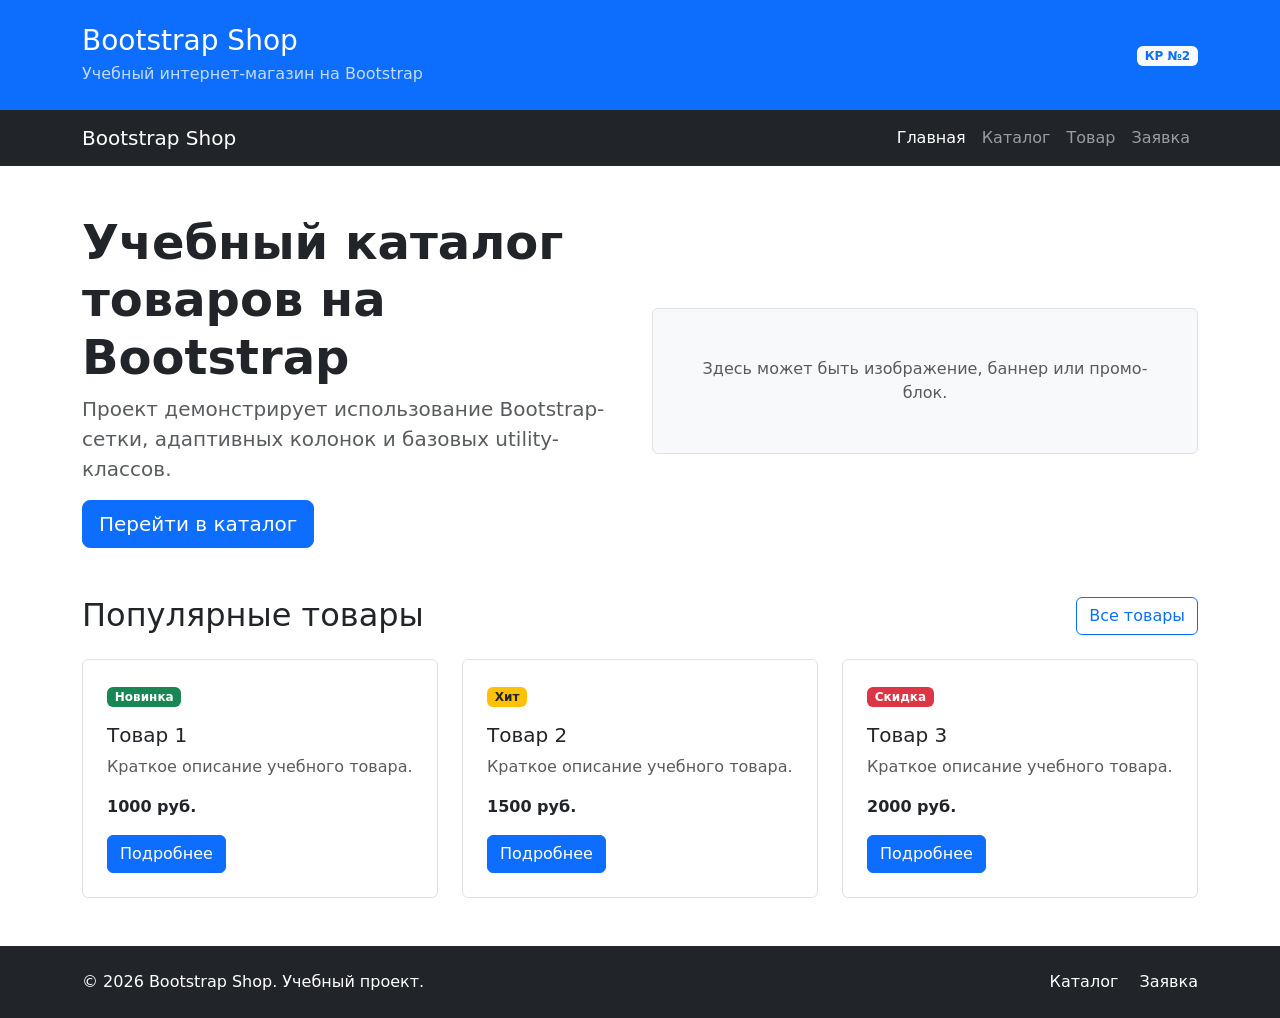
==== index.html @ 5f87571f "feat: create Bootstrap grid homepage" ====
<!DOCTYPE html>
<html lang="ru">
<head>
    <meta charset="UTF-8">
    <meta name="viewport" content="width=device-width, initial-scale=1.0">
    <link href="https://cdn.jsdelivr.net/npm/bootstrap@5.3.3/dist/css/bootstrap.min.css" rel="stylesheet">
    <link rel="stylesheet" href="css/custom.css">
    <title>Главная — Bootstrap Shop</title>
</head>
<body>
    <header class="bg-primary text-white py-4">
        <div class="container">
            <div class="row align-items-center">
                <div class="col-12 col-md-8">
                    <h1 class="h3 mb-1">Bootstrap Shop</h1>
                    <p class="mb-0 opacity-75">
                        Учебный интернет-магазин на Bootstrap
                    </p>
                </div>

                <div class="col-12 col-md-4 text-md-end mt-3 mt-md-0">
                    <span class="badge bg-light text-primary">
                        КР №2
                    </span>
                </div>
            </div>
        </div>
    </header>
    <nav class="navbar navbar-expand-lg navbar-dark bg-dark">
        <div class="container">
            <a class="navbar-brand" href="index.html">Bootstrap Shop</a>

            <button
            class="navbar-toggler"
            type="button"
            data-bs-toggle="collapse"
            data-bs-target="#mainNavbar"
            aria-controls="mainNavbar"
            aria-expanded="false"
            aria-label="Переключить навигацию"
            >
            <span class="navbar-toggler-icon"></span>
            </button>

            <div class="collapse navbar-collapse" id="mainNavbar">
                <ul class="navbar-nav ms-auto">
                    <li class="nav-item">
                        <a class="nav-link active" aria-current="page" href="index.html">
                            Главная
                        </a>
                    </li>
                    <li class="nav-item">
                        <a class="nav-link" href="catalog.html">Каталог</a>
                    </li>
                    <li class="nav-item">
                        <a class="nav-link" href="product.html">Товар</a>
                    </li>
                    <li class="nav-item">
                        <a class="nav-link" href="order.html">Заявка</a>
                    </li>
                </ul>
            </div>
        </div>
    </nav>
    <main>
        <section class="container my-5">
            <div class="row align-items-center g-4">
                <div class="col-12 col-lg-6">
                    <h2 class="display-5 fw-bold">
                        Учебный каталог товаров на Bootstrap
                    </h2>
                    <p class="lead text-muted">
                        Проект демонстрирует использование Bootstrap-сетки,
                        адаптивных колонок и базовых utility-классов.
                    </p>
                    <a class="btn btn-primary btn-lg" href="catalog.html">
                        Перейти в каталог
                    </a>
                </div>

                <div class="col-12 col-lg-6">
                    <div class="p-5 bg-light border rounded text-center">
                    <p class="mb-0 text-muted">
                        Здесь может быть изображение, баннер или промо-блок.
                    </p>
                    </div>
                </div>
            </div>
        </section>
        <section class="container my-5">
            <div class="d-flex justify-content-between align-items-center mb-4">
                <h2 class="mb-0">Популярные товары</h2>
                <a class="btn btn-outline-primary" href="catalog.html">
                    Все товары
                </a>
            </div>

            <div class="row g-4">
                <div class="col-12 col-md-6 col-lg-4">
                    <div class="border rounded h-100 p-4">
                        <span class="badge bg-success mb-3">Новинка</span>
                        <h3 class="h5">Товар 1</h3>
                        <p class="text-muted">
                            Краткое описание учебного товара.
                        </p>
                        <p class="fw-bold mb-3">1000 руб.</p>
                        <a class="btn btn-primary" href="product.html">
                            Подробнее
                        </a>
                    </div>
                </div>

                <div class="col-12 col-md-6 col-lg-4">
                    <div class="border rounded h-100 p-4">
                        <span class="badge bg-warning text-dark mb-3">Хит</span>
                        <h3 class="h5">Товар 2</h3>
                        <p class="text-muted">
                            Краткое описание учебного товара.
                        </p>
                        <p class="fw-bold mb-3">1500 руб.</p>
                        <a class="btn btn-primary" href="product.html">
                            Подробнее
                        </a>
                    </div>
                </div>

                <div class="col-12 col-md-6 col-lg-4">
                    <div class="border rounded h-100 p-4">
                        <span class="badge bg-danger mb-3">Скидка</span>
                        <h3 class="h5">Товар 3</h3>
                        <p class="text-muted">
                            Краткое описание учебного товара.
                        </p>
                        <p class="fw-bold mb-3">2000 руб.</p>
                        <a class="btn btn-primary" href="product.html">
                            Подробнее
                        </a>
                    </div>
                </div>
            </div>
        </section>
        <footer class="bg-dark text-white py-4 mt-5">
            <div class="container">
                <div class="row align-items-center g-3">
                    <div class="col-12 col-md-6">
                        <p class="mb-0">
                            &copy; 2026 Bootstrap Shop. Учебный проект.
                        </p>
                    </div>

                    <div class="col-12 col-md-6 text-md-end">
                        <a class="text-white text-decoration-none me-3" href="catalog.html">
                            Каталог
                        </a>
                        <a class="text-white text-decoration-none" href="order.html">
                            Заявка
                        </a>
                    </div>
                </div>
            </div>
        </footer>

    </main>


    <script
        src="https://cdn.jsdelivr.net/npm/bootstrap@5.3.3/dist/js/bootstrap.bundle.min.js">
    </script>
</body>
</html>
---- css/custom.css ----
body {
  min-height: 100vh;
}

.placeholder-box {
  min-height: 240px;
}
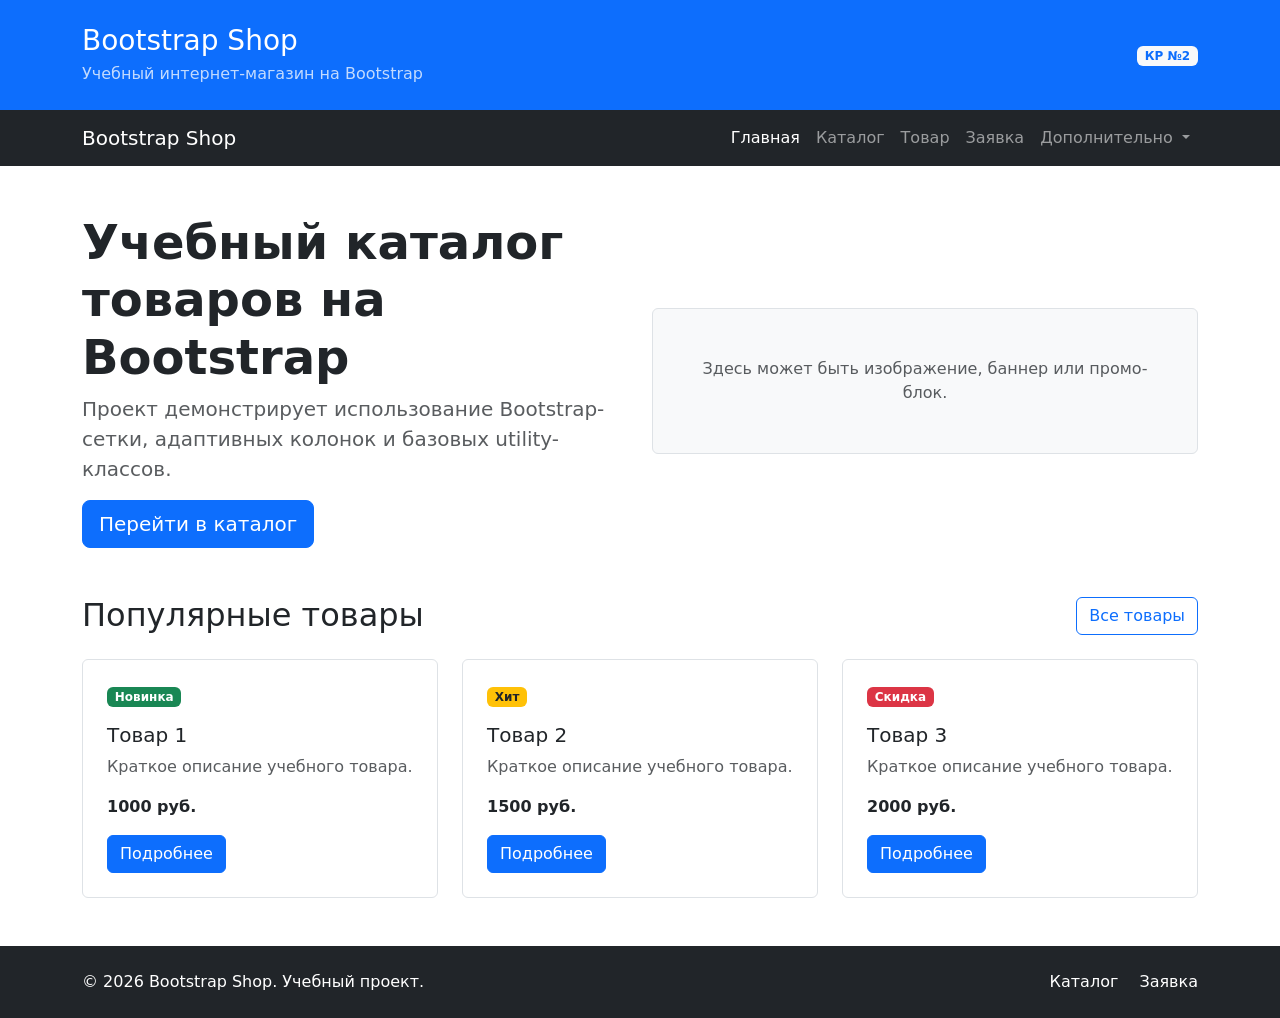
==== commit 1df87138: "feat: add Bootstrap components pages" ====
--- a/index.html
+++ b/index.html
@@ -31,32 +31,50 @@
             <a class="navbar-brand" href="index.html">Bootstrap Shop</a>
 
             <button
-            class="navbar-toggler"
-            type="button"
-            data-bs-toggle="collapse"
-            data-bs-target="#mainNavbar"
-            aria-controls="mainNavbar"
-            aria-expanded="false"
-            aria-label="Переключить навигацию"
+                class="navbar-toggler"
+                type="button"
+                data-bs-toggle="collapse"
+                data-bs-target="#mainNavbar"
+                aria-controls="mainNavbar"
+                aria-expanded="false"
+                aria-label="Переключить навигацию"
             >
-            <span class="navbar-toggler-icon"></span>
+                <span class="navbar-toggler-icon"></span>
             </button>
 
             <div class="collapse navbar-collapse" id="mainNavbar">
                 <ul class="navbar-nav ms-auto">
                     <li class="nav-item">
-                        <a class="nav-link active" aria-current="page" href="index.html">
-                            Главная
-                        </a>
+                        <a class="nav-link active" href="index.html">Главная</a>
                     </li>
+
                     <li class="nav-item">
                         <a class="nav-link" href="catalog.html">Каталог</a>
                     </li>
+
                     <li class="nav-item">
                         <a class="nav-link" href="product.html">Товар</a>
                     </li>
+
                     <li class="nav-item">
                         <a class="nav-link" href="order.html">Заявка</a>
+                    </li>
+
+                    <li class="nav-item dropdown">
+                        <a
+                            class="nav-link dropdown-toggle"
+                            href="#"
+                            role="button"
+                            data-bs-toggle="dropdown"
+                            aria-expanded="false"
+                        >
+                            Дополнительно
+                        </a>
+                        <ul class="dropdown-menu">
+                            <li><a class="dropdown-item" href="catalog.html">Все товары</a></li>
+                            <li><a class="dropdown-item" href="order.html">Оформить заявку</a></li>
+                            <li><a class="dropdown-item" href="index.html#popular">Популярное</a></li>
+                        </ul>
                     </li>
                 </ul>
             </div>
@@ -159,10 +177,7 @@
                 </div>
             </div>
         </footer>
-
     </main>
-
-
     <script
         src="https://cdn.jsdelivr.net/npm/bootstrap@5.3.3/dist/js/bootstrap.bundle.min.js">
     </script>
--- a/css/custom.css
+++ b/css/custom.css
@@ -4,4 +4,13 @@
 
 .placeholder-box {
   min-height: 240px;
+}
+
+.placeholder-image {
+  min-height: 320px;
+}
+
+.card-img-top {
+  height: 180px;
+  object-fit: cover;
 }
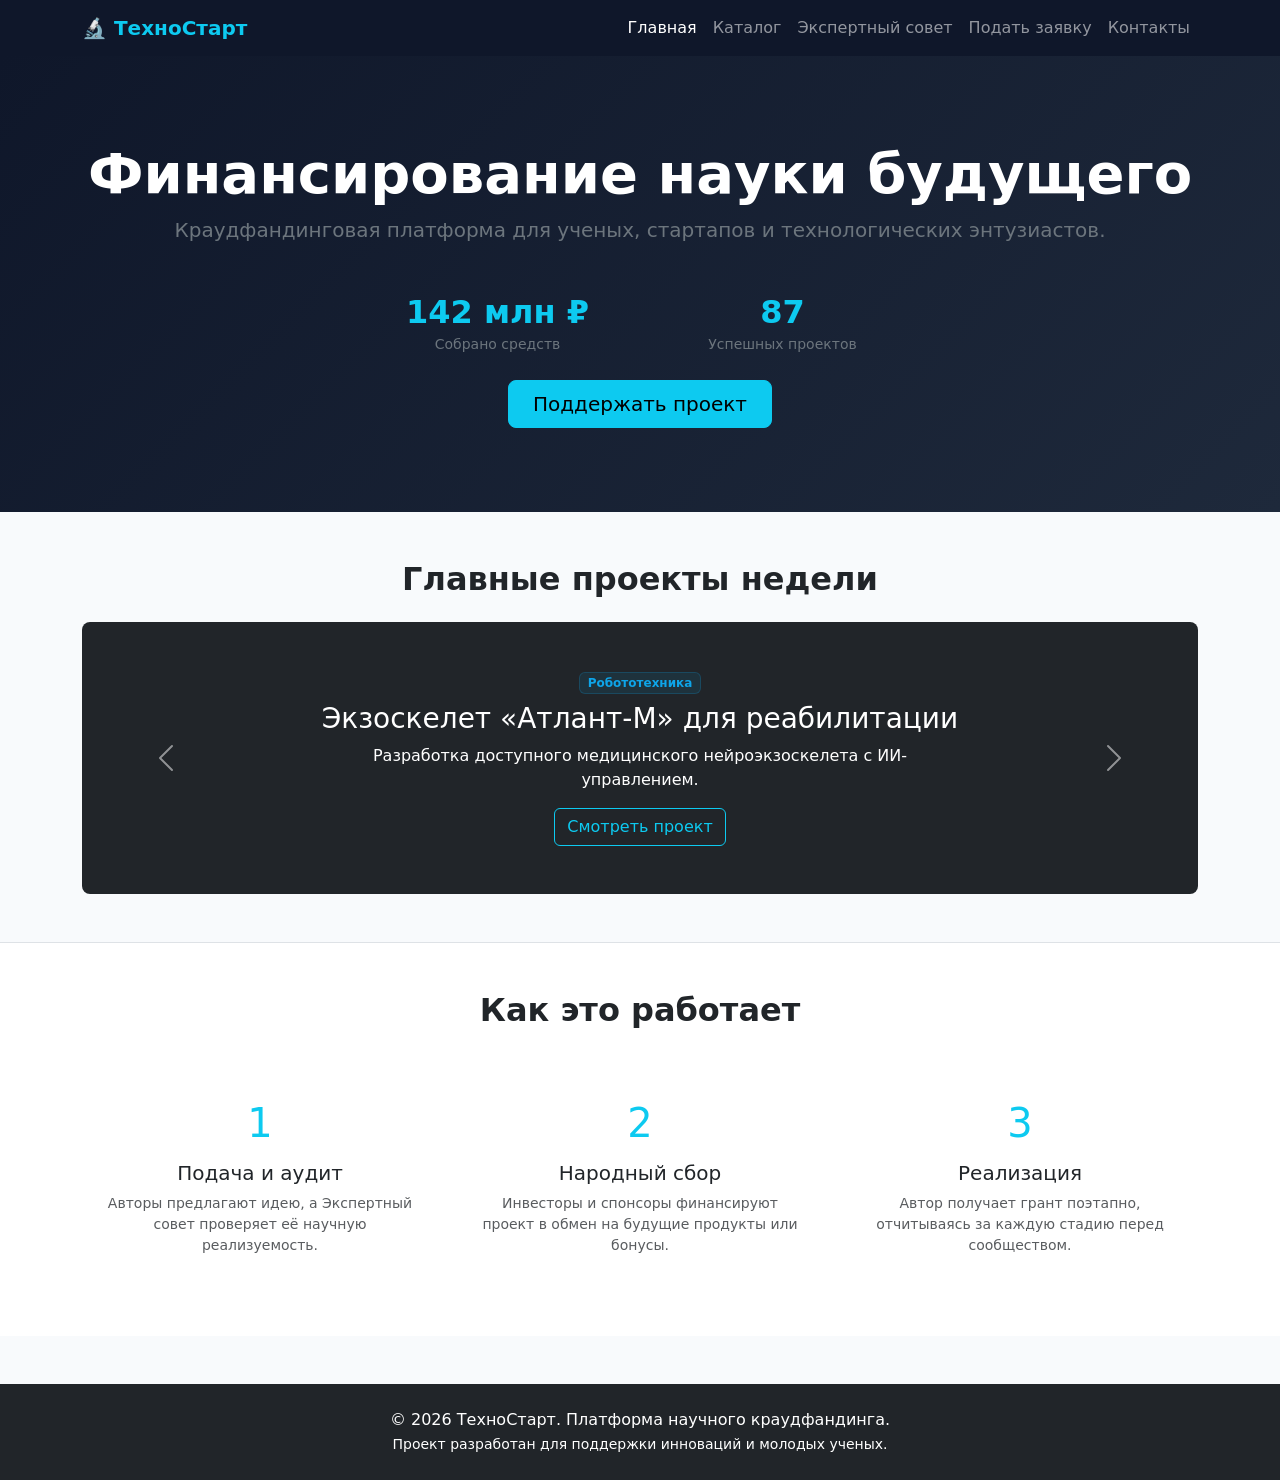
==== commit f7235931: "feat: website design and theme" ====
--- a/index.html
+++ b/index.html
@@ -3,183 +3,112 @@
 <head>
     <meta charset="UTF-8">
     <meta name="viewport" content="width=device-width, initial-scale=1.0">
+    <title>ТехноСтарт — Научный краудфандинг</title>
     <link href="https://cdn.jsdelivr.net/npm/bootstrap@5.3.3/dist/css/bootstrap.min.css" rel="stylesheet">
     <link rel="stylesheet" href="css/custom.css">
-    <title>Главная — Bootstrap Shop</title>
 </head>
 <body>
-    <header class="bg-primary text-white py-4">
+    <nav class="navbar navbar-expand-lg navbar-dark bg-dark sticky-top">
         <div class="container">
-            <div class="row align-items-center">
-                <div class="col-12 col-md-8">
-                    <h1 class="h3 mb-1">Bootstrap Shop</h1>
-                    <p class="mb-0 opacity-75">
-                        Учебный интернет-магазин на Bootstrap
-                    </p>
-                </div>
-
-                <div class="col-12 col-md-4 text-md-end mt-3 mt-md-0">
-                    <span class="badge bg-light text-primary">
-                        КР №2
-                    </span>
-                </div>
-            </div>
-        </div>
-    </header>
-    <nav class="navbar navbar-expand-lg navbar-dark bg-dark">
-        <div class="container">
-            <a class="navbar-brand" href="index.html">Bootstrap Shop</a>
-
-            <button
-                class="navbar-toggler"
-                type="button"
-                data-bs-toggle="collapse"
-                data-bs-target="#mainNavbar"
-                aria-controls="mainNavbar"
-                aria-expanded="false"
-                aria-label="Переключить навигацию"
-            >
+            <a class="navbar-brand fw-bold text-info" href="index.html">🔬 ТехноСтарт</a>
+            <button class="navbar-toggler" type="button" data-bs-toggle="collapse" data-bs-target="#navbarNav">
                 <span class="navbar-toggler-icon"></span>
             </button>
-
-            <div class="collapse navbar-collapse" id="mainNavbar">
+            <div class="collapse navbar-collapse" id="navbarNav">
                 <ul class="navbar-nav ms-auto">
-                    <li class="nav-item">
-                        <a class="nav-link active" href="index.html">Главная</a>
-                    </li>
-
-                    <li class="nav-item">
-                        <a class="nav-link" href="catalog.html">Каталог</a>
-                    </li>
-
-                    <li class="nav-item">
-                        <a class="nav-link" href="product.html">Товар</a>
-                    </li>
-
-                    <li class="nav-item">
-                        <a class="nav-link" href="order.html">Заявка</a>
-                    </li>
-
-                    <li class="nav-item dropdown">
-                        <a
-                            class="nav-link dropdown-toggle"
-                            href="#"
-                            role="button"
-                            data-bs-toggle="dropdown"
-                            aria-expanded="false"
-                        >
-                            Дополнительно
-                        </a>
-                        <ul class="dropdown-menu">
-                            <li><a class="dropdown-item" href="catalog.html">Все товары</a></li>
-                            <li><a class="dropdown-item" href="order.html">Оформить заявку</a></li>
-                            <li><a class="dropdown-item" href="index.html#popular">Популярное</a></li>
-                        </ul>
-                    </li>
+                    <li class="nav-item"><a class="nav-link active" href="index.html">Главная</a></li>
+                    <li class="nav-item"><a class="nav-link" href="catalog.html">Каталог</a></li>
+                    <li class="nav-item"><a class="nav-link" href="experts.html">Экспертный совет</a></li>
+                    <li class="nav-item"><a class="nav-link" href="order.html">Подать заявку</a></li>
+                    <li class="nav-item"><a class="nav-link" href="contacts.html">Контакты</a></li>
                 </ul>
             </div>
         </div>
     </nav>
+
     <main>
-        <section class="container my-5">
-            <div class="row align-items-center g-4">
-                <div class="col-12 col-lg-6">
-                    <h2 class="display-5 fw-bold">
-                        Учебный каталог товаров на Bootstrap
-                    </h2>
-                    <p class="lead text-muted">
-                        Проект демонстрирует использование Bootstrap-сетки,
-                        адаптивных колонок и базовых utility-классов.
-                    </p>
-                    <a class="btn btn-primary btn-lg" href="catalog.html">
-                        Перейти в каталог
-                    </a>
-                </div>
-
-                <div class="col-12 col-lg-6">
-                    <div class="p-5 bg-light border rounded text-center">
-                    <p class="mb-0 text-muted">
-                        Здесь может быть изображение, баннер или промо-блок.
-                    </p>
+        <section class="hero-section text-center">
+            <div class="container py-4">
+                <h1 class="display-4 fw-bold">Финансирование науки будущего</h1>
+                <p class="lead text-muted-light text-secondary">Краудфандинговая платформа для ученых, стартапов и технологических энтузиастов.</p>
+                <div class="row g-4 justify-content-center my-4">
+                    <div class="col-6 col-md-3">
+                        <h2 class="text-info fw-bold mb-0">142 млн ₽</h2>
+                        <small class="text-secondary">Собрано средств</small>
+                    </div>
+                    <div class="col-6 col-md-3">
+                        <h2 class="text-info fw-bold mb-0">87</h2>
+                        <small class="text-secondary">Успешных проектов</small>
                     </div>
                 </div>
+                <a href="catalog.html" class="btn btn-info btn-lg px-4">Поддержать проект</a>
             </div>
         </section>
+
         <section class="container my-5">
-            <div class="d-flex justify-content-between align-items-center mb-4">
-                <h2 class="mb-0">Популярные товары</h2>
-                <a class="btn btn-outline-primary" href="catalog.html">
-                    Все товары
-                </a>
-            </div>
-
-            <div class="row g-4">
-                <div class="col-12 col-md-6 col-lg-4">
-                    <div class="border rounded h-100 p-4">
-                        <span class="badge bg-success mb-3">Новинка</span>
-                        <h3 class="h5">Товар 1</h3>
-                        <p class="text-muted">
-                            Краткое описание учебного товара.
-                        </p>
-                        <p class="fw-bold mb-3">1000 руб.</p>
-                        <a class="btn btn-primary" href="product.html">
-                            Подробнее
-                        </a>
+            <h2 class="text-center fw-bold mb-4">Главные проекты недели</h2>
+            <div id="projectCarousel" class="carousel slide" data-bs-ride="carousel">
+                <div class="carousel-inner bg-dark text-white rounded-3">
+                    <div class="carousel-item active p-5 text-center">
+                        <span class="badge badge-tech mb-2">Робототехника</span>
+                        <h3>Экзоскелет «Атлант-М» для реабилитации</h3>
+                        <p class="mx-auto style-desc" style="max-width: 600px;">Разработка доступного медицинского нейроэкзоскелета с ИИ-управлением.</p>
+                        <a href="product1.html" class="btn btn-outline-info">Смотреть проект</a>
+                    </div>
+                    <div class="carousel-item p-5 text-center">
+                        <span class="badge badge-tech mb-2">Биотехнологии</span>
+                        <h3>Биоразлагаемый пластик из водорослей</h3>
+                        <p class="mx-auto style-desc" style="max-width: 600px;">Создание упаковочного материала, исчезающего в почве за 14 дней.</p>
+                        <a href="product2.html" class="btn btn-outline-info">Смотреть проект</a>
                     </div>
                 </div>
+                <button class="carousel-control-prev" type="button" data-bs-target="#projectCarousel" data-bs-slide="prev">
+                    <span class="carousel-control-prev-icon"></span>
+                </button>
+                <button class="carousel-control-next" type="button" data-bs-target="#projectCarousel" data-bs-slide="next">
+                    <span class="carousel-control-next-icon"></span>
+                </button>
+            </div>
+        </section>
 
-                <div class="col-12 col-md-6 col-lg-4">
-                    <div class="border rounded h-100 p-4">
-                        <span class="badge bg-warning text-dark mb-3">Хит</span>
-                        <h3 class="h5">Товар 2</h3>
-                        <p class="text-muted">
-                            Краткое описание учебного товара.
-                        </p>
-                        <p class="fw-bold mb-3">1500 руб.</p>
-                        <a class="btn btn-primary" href="product.html">
-                            Подробнее
-                        </a>
-                    </div>
-                </div>
-
-                <div class="col-12 col-md-6 col-lg-4">
-                    <div class="border rounded h-100 p-4">
-                        <span class="badge bg-danger mb-3">Скидка</span>
-                        <h3 class="h5">Товар 3</h3>
-                        <p class="text-muted">
-                            Краткое описание учебного товара.
-                        </p>
-                        <p class="fw-bold mb-3">2000 руб.</p>
-                        <a class="btn btn-primary" href="product.html">
-                            Подробнее
-                        </a>
-                    </div>
+        <section class="bg-white py-5 border-top">
+        <div class="container">
+            <h2 class="text-center fw-bold mb-5">Как это работает</h2>
+            <div class="row g-4 text-center">
+            <div class="col-md-4">
+                <div class="p-3">
+                <div class="fs-1 text-info mb-2">1</div>
+                <h5>Подача и аудит</h5>
+                <p class="text-muted small">Авторы предлагают идею, а Экспертный совет проверяет её научную реализуемость.</p>
                 </div>
             </div>
-        </section>
-        <footer class="bg-dark text-white py-4 mt-5">
-            <div class="container">
-                <div class="row align-items-center g-3">
-                    <div class="col-12 col-md-6">
-                        <p class="mb-0">
-                            &copy; 2026 Bootstrap Shop. Учебный проект.
-                        </p>
-                    </div>
-
-                    <div class="col-12 col-md-6 text-md-end">
-                        <a class="text-white text-decoration-none me-3" href="catalog.html">
-                            Каталог
-                        </a>
-                        <a class="text-white text-decoration-none" href="order.html">
-                            Заявка
-                        </a>
-                    </div>
+            <div class="col-md-4">
+                <div class="p-3">
+                <div class="fs-1 text-info mb-2">2</div>
+                <h5>Народный сбор</h5>
+                <p class="text-muted small">Инвесторы и спонсоры финансируют проект в обмен на будущие продукты или бонусы.</p>
                 </div>
             </div>
-        </footer>
+            <div class="col-md-4">
+                <div class="p-3">
+                <div class="fs-1 text-info mb-2">3</div>
+                <h5>Реализация</h5>
+                <p class="text-muted small">Автор получает грант поэтапно, отчитываясь за каждую стадию перед сообществом.</p>
+                </div>
+            </div>
+            </div>
+        </div>
+        </section>
     </main>
+    <footer class="bg-dark text-white py-4 mt-5">
+        <div class="container text-center">
+            <p class="mb-0">&copy; 2026 ТехноСтарт. Платформа научного краудфандинга.</p>
+            <small class="mb-1">Проект разработан для поддержки инноваций и молодых ученых.</small>
+        </div>
+    </footer>
     <script
         src="https://cdn.jsdelivr.net/npm/bootstrap@5.3.3/dist/js/bootstrap.bundle.min.js">
     </script>
+    <script src="js/main.js"></script>
 </body>
 </html>
--- a/css/custom.css
+++ b/css/custom.css
@@ -1,16 +1,70 @@
+:root {
+  --primary-dark: #0f172a;
+  --accent-neon: #0ea5e9;
+  --bg-light: #f8fafc;
+}
+
 body {
   min-height: 100vh;
+  display: flex;
+  flex-direction: column;
+  background-color: var(--bg-light);
+  font-family: system-ui, -apple-system, "Segoe UI", Roboto, Helvetica, Arial, sans-serif;
+}
+
+main {
+  flex: 1;
+}
+
+.navbar {
+  background-color: var(--primary-dark) !important;
+}
+
+.hero-section {
+  background: linear-gradient(135deg, #0f172a 0%, #1e293b 100%);
+  color: white;
+  padding: 60px 0;
 }
 
 .placeholder-box {
   min-height: 240px;
+  background-color: #e2e8f0;
+  display: flex;
+  align-items: center;
+  justify-content: center;
+  border-radius: 8px;
 }
 
 .placeholder-image {
   min-height: 320px;
+  background-color: #cbd5e1;
+  display: flex;
+  align-items: center;
+  justify-content: center;
+  border-radius: 8px;
 }
 
 .card-img-top {
-  height: 180px;
+  height: 200px;
   object-fit: cover;
+}
+
+.project-card {
+  transition: transform 0.2s, box-shadow 0.2s;
+}
+
+.project-card:hover {
+  transform: translateY(-5px);
+  box-shadow: 0 10px 20px rgba(0,0,0,0.1);
+}
+
+.badge-tech {
+  background-color: rgba(14, 165, 233, 0.1);
+  color: var(--accent-neon);
+  border: 1px solid rgba(14, 165, 233, 0.2);
+}
+
+footer {
+  background-color: var(--primary-dark);
+  color: #94a3b8;
 }
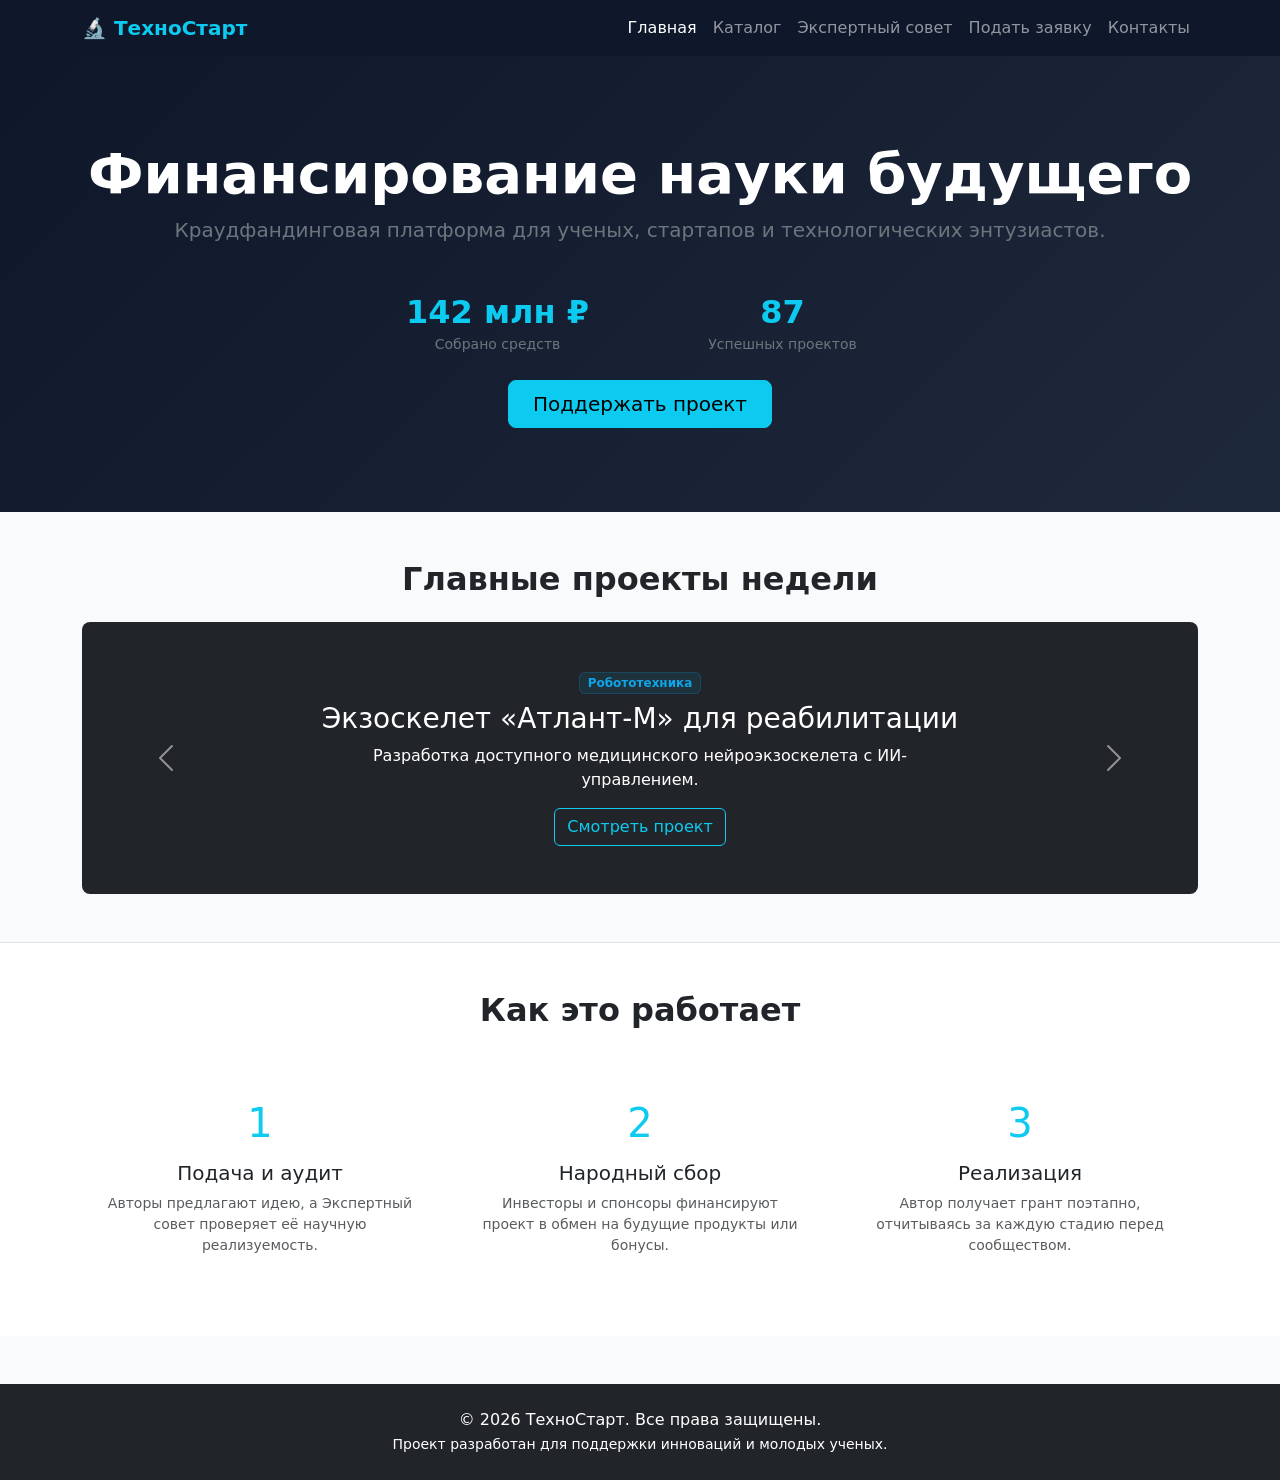
==== commit d3adc948: "fix: footer" ====
--- a/index.html
+++ b/index.html
@@ -102,7 +102,7 @@
     </main>
     <footer class="bg-dark text-white py-4 mt-5">
         <div class="container text-center">
-            <p class="mb-0">&copy; 2026 ТехноСтарт. Платформа научного краудфандинга.</p>
+            <p class="mb-0">&copy; 2026 ТехноСтарт. Все права защищены.</p>
             <small class="mb-1">Проект разработан для поддержки инноваций и молодых ученых.</small>
         </div>
     </footer>
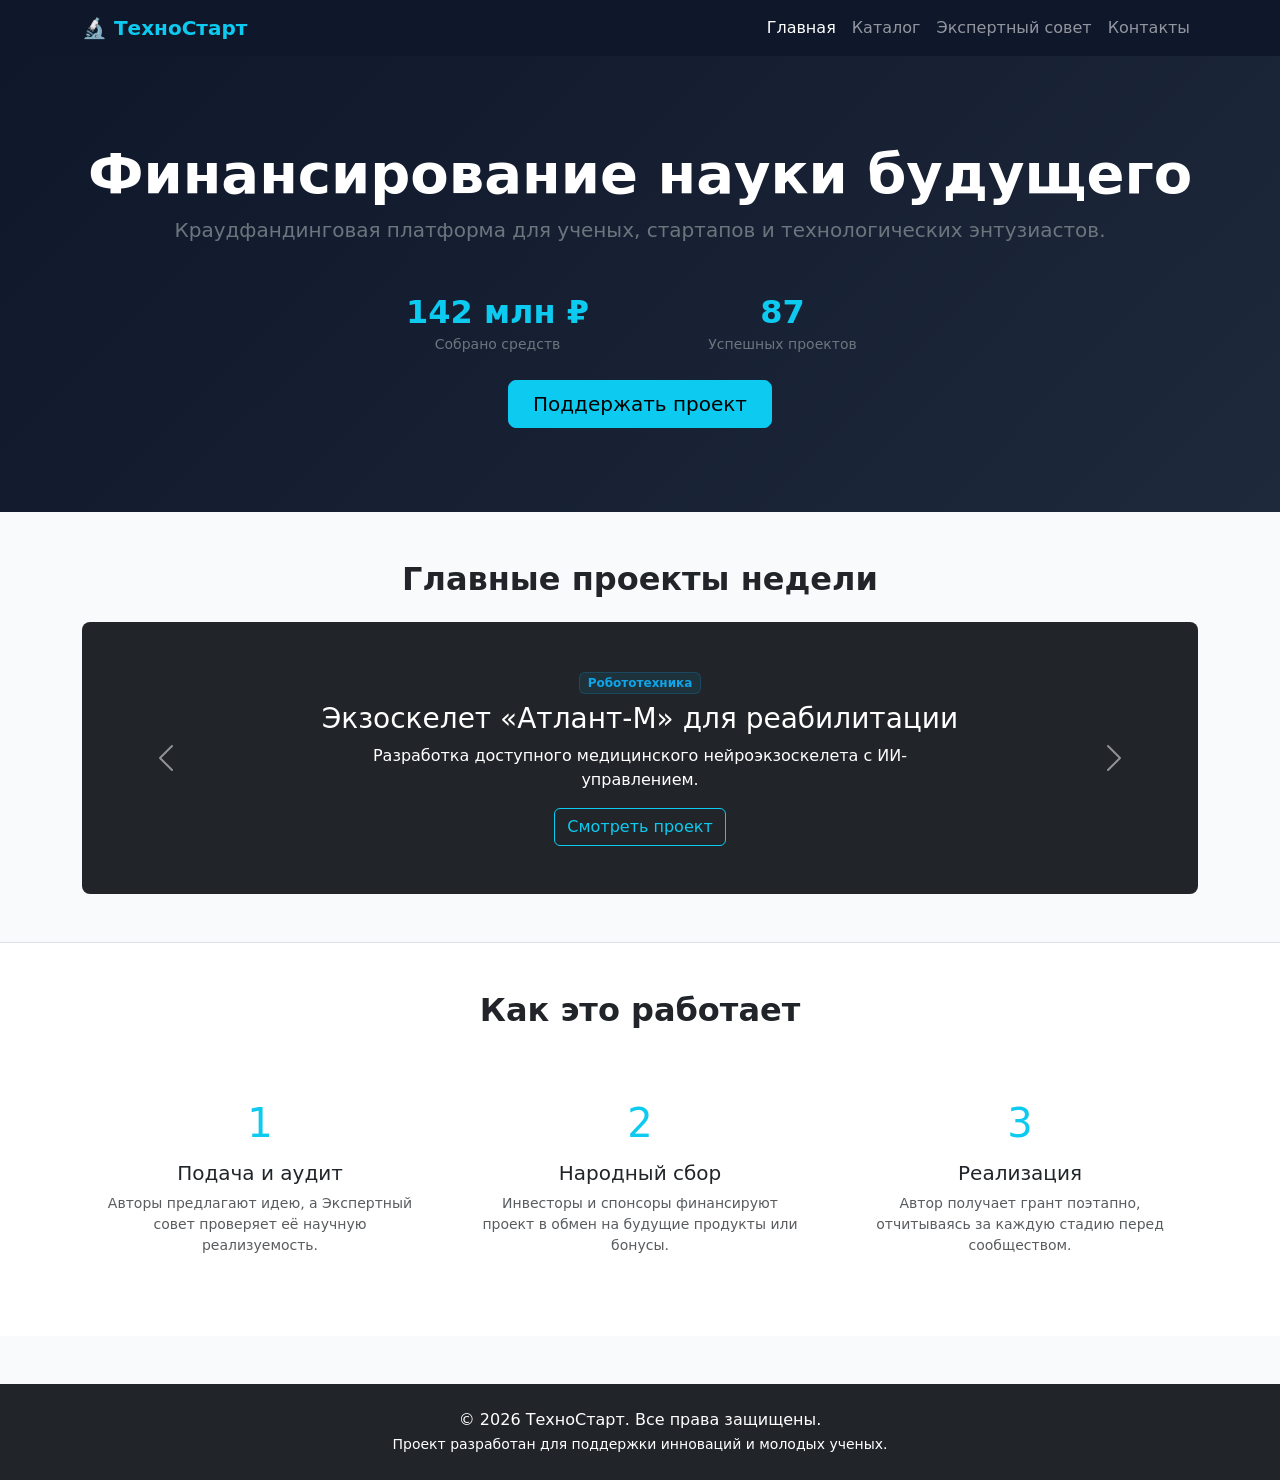
==== commit 824bedf7: "delete: order.html" ====
--- a/index.html
+++ b/index.html
@@ -19,7 +19,6 @@
                     <li class="nav-item"><a class="nav-link active" href="index.html">Главная</a></li>
                     <li class="nav-item"><a class="nav-link" href="catalog.html">Каталог</a></li>
                     <li class="nav-item"><a class="nav-link" href="experts.html">Экспертный совет</a></li>
-                    <li class="nav-item"><a class="nav-link" href="order.html">Подать заявку</a></li>
                     <li class="nav-item"><a class="nav-link" href="contacts.html">Контакты</a></li>
                 </ul>
             </div>
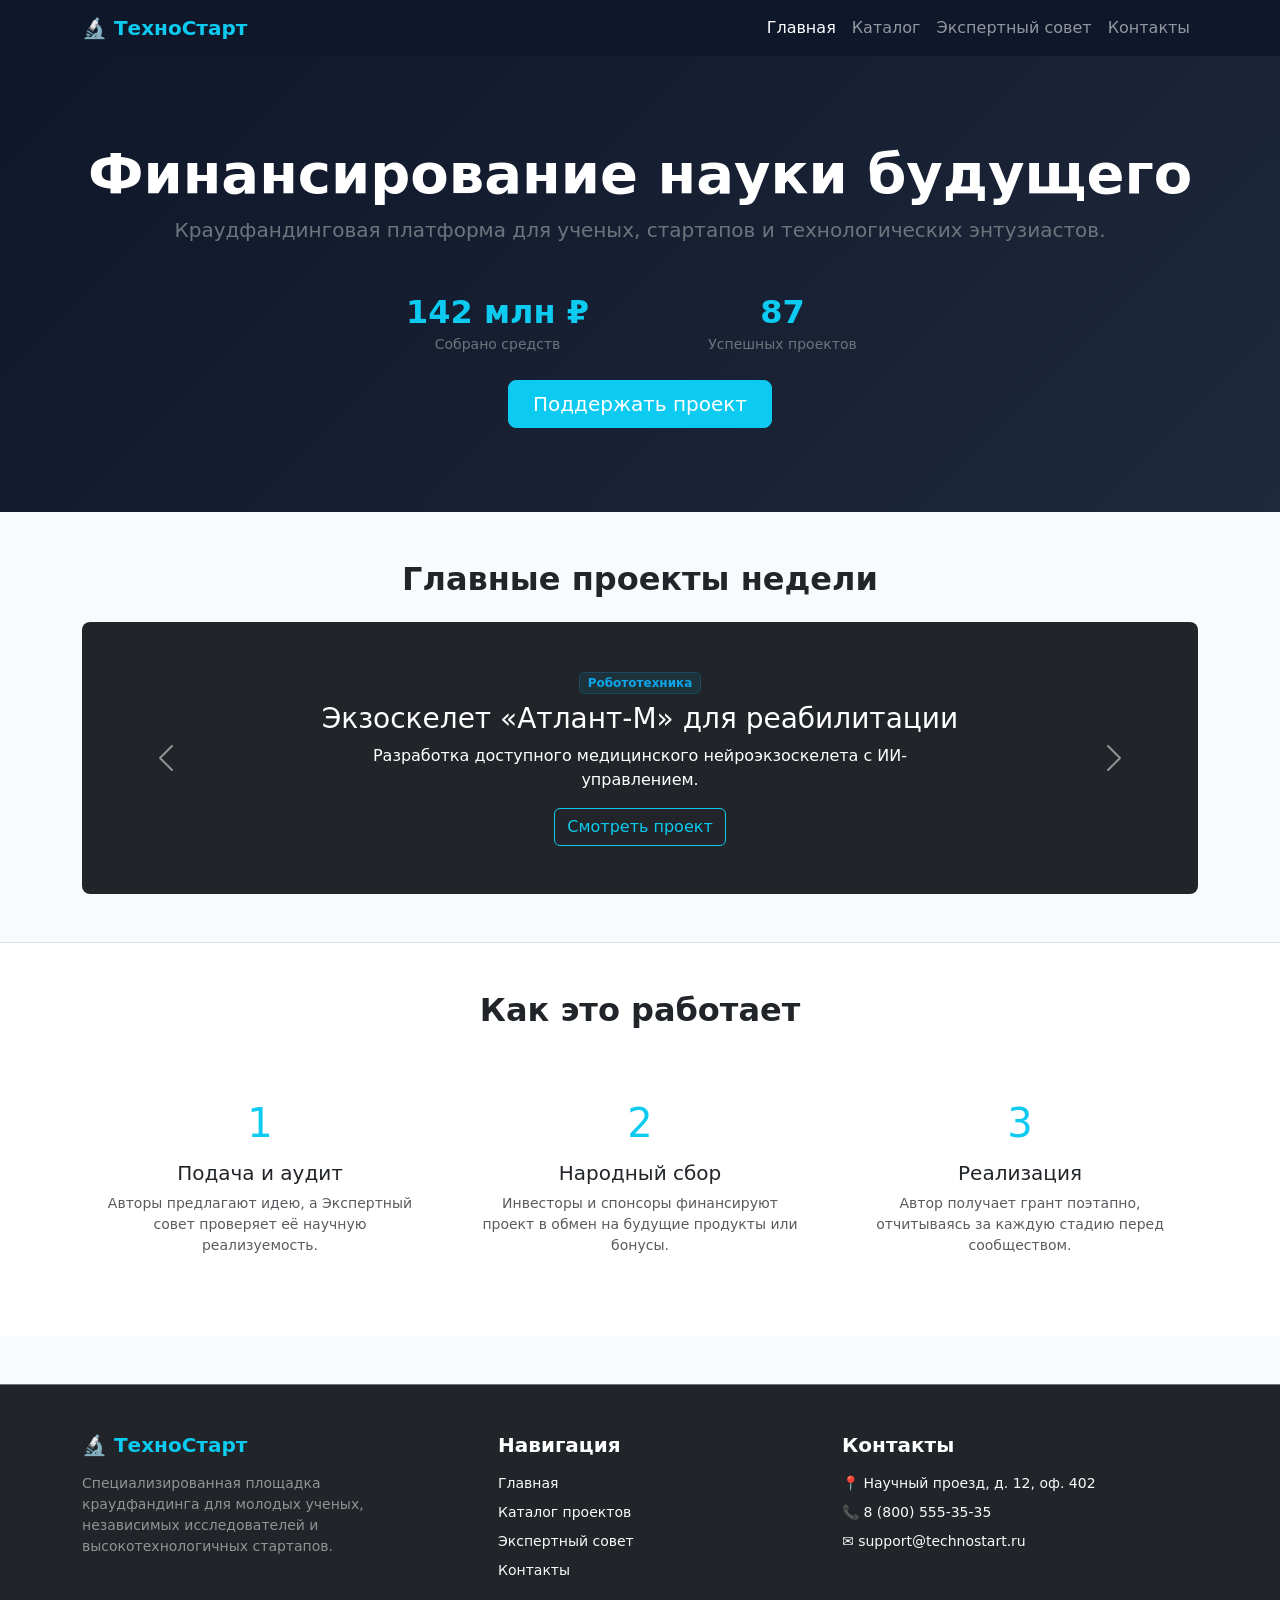
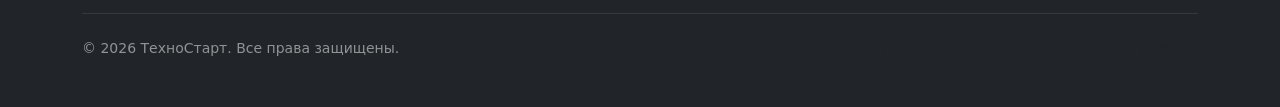
==== commit 5b446e13: "fix: footer" ====
--- a/index.html
+++ b/index.html
@@ -40,7 +40,7 @@
                         <small class="text-secondary">Успешных проектов</small>
                     </div>
                 </div>
-                <a href="catalog.html" class="btn btn-info btn-lg px-4">Поддержать проект</a>
+                <a href="catalog.html" class="btn btn-info btn-lg text-white px-4">Поддержать проект</a>
             </div>
         </section>
 
@@ -99,10 +99,37 @@
         </div>
         </section>
     </main>
-    <footer class="bg-dark text-white py-4 mt-5">
-        <div class="container text-center">
-            <p class="mb-0">&copy; 2026 ТехноСтарт. Все права защищены.</p>
-            <small class="mb-1">Проект разработан для поддержки инноваций и молодых ученых.</small>
+    <footer class="bg-dark text-white-50 py-5 mt-5 border-top border-secondary">
+        <div class="container">
+            <div class="row g-4 text-start">
+                <div class="col-md-4">
+                    <h5 class="text-info fw-bold mb-3">🔬 ТехноСтарт</h5>
+                    <p class="small mb-0">Специализированная площадка краудфандинга для молодых ученых, независимых исследователей и высокотехнологичных стартапов.</p>
+                </div>
+                <div class="col-6 col-md-4 ps-md-5">
+                    <h5 class="text-white fw-bold mb-3">Навигация</h5>
+                    <ul class="list-unstyled small mb-0">
+                        <li class="mb-2"><a href="index.html" class="link-light text-decoration-none">Главная</a></li>
+                        <li class="mb-2"><a href="catalog.html" class="link-light text-decoration-none">Каталог проектов</a></li>
+                        <li class="mb-2"><a href="experts.html" class="link-light text-decoration-none">Экспертный совет</a></li>
+ 
+                        <li class="mb-2"><a href="contacts.html" class="link-light text-decoration-none">Контакты</a></li>
+                    </ul>
+                </div>
+                <div class="col-6 col-md-4">
+                    <h5 class="text-white fw-bold mb-3">Контакты</h5>
+                    <ul class="list-unstyled small mb-0 text-light">
+                        <li class="mb-2">📍 Научный проезд, д. 12, оф. 402</li>
+                        <li class="mb-2">📞 8 (800) 555-35-35</li>
+                        <li class="mb-2">✉️ <a href="mailto:support@technostart.ru" class="link-light text-decoration-none">support@technostart.ru</a></li>
+                    </ul>
+                </div>
+            </div>
+            <hr class="border-secondary my-4">
+            <div class="d-flex flex-column flex-sm-row justify-content-between align-items-center small">
+                <span class="mb-2 mb-sm-0">&copy; 2026 ТехноСтарт. Все права защищены.</span>
+                <span class="text-muted text-center text-sm-end">Проект разработан для поддержки инноваций и молодых ученых.</span>
+            </div>
         </div>
     </footer>
     <script
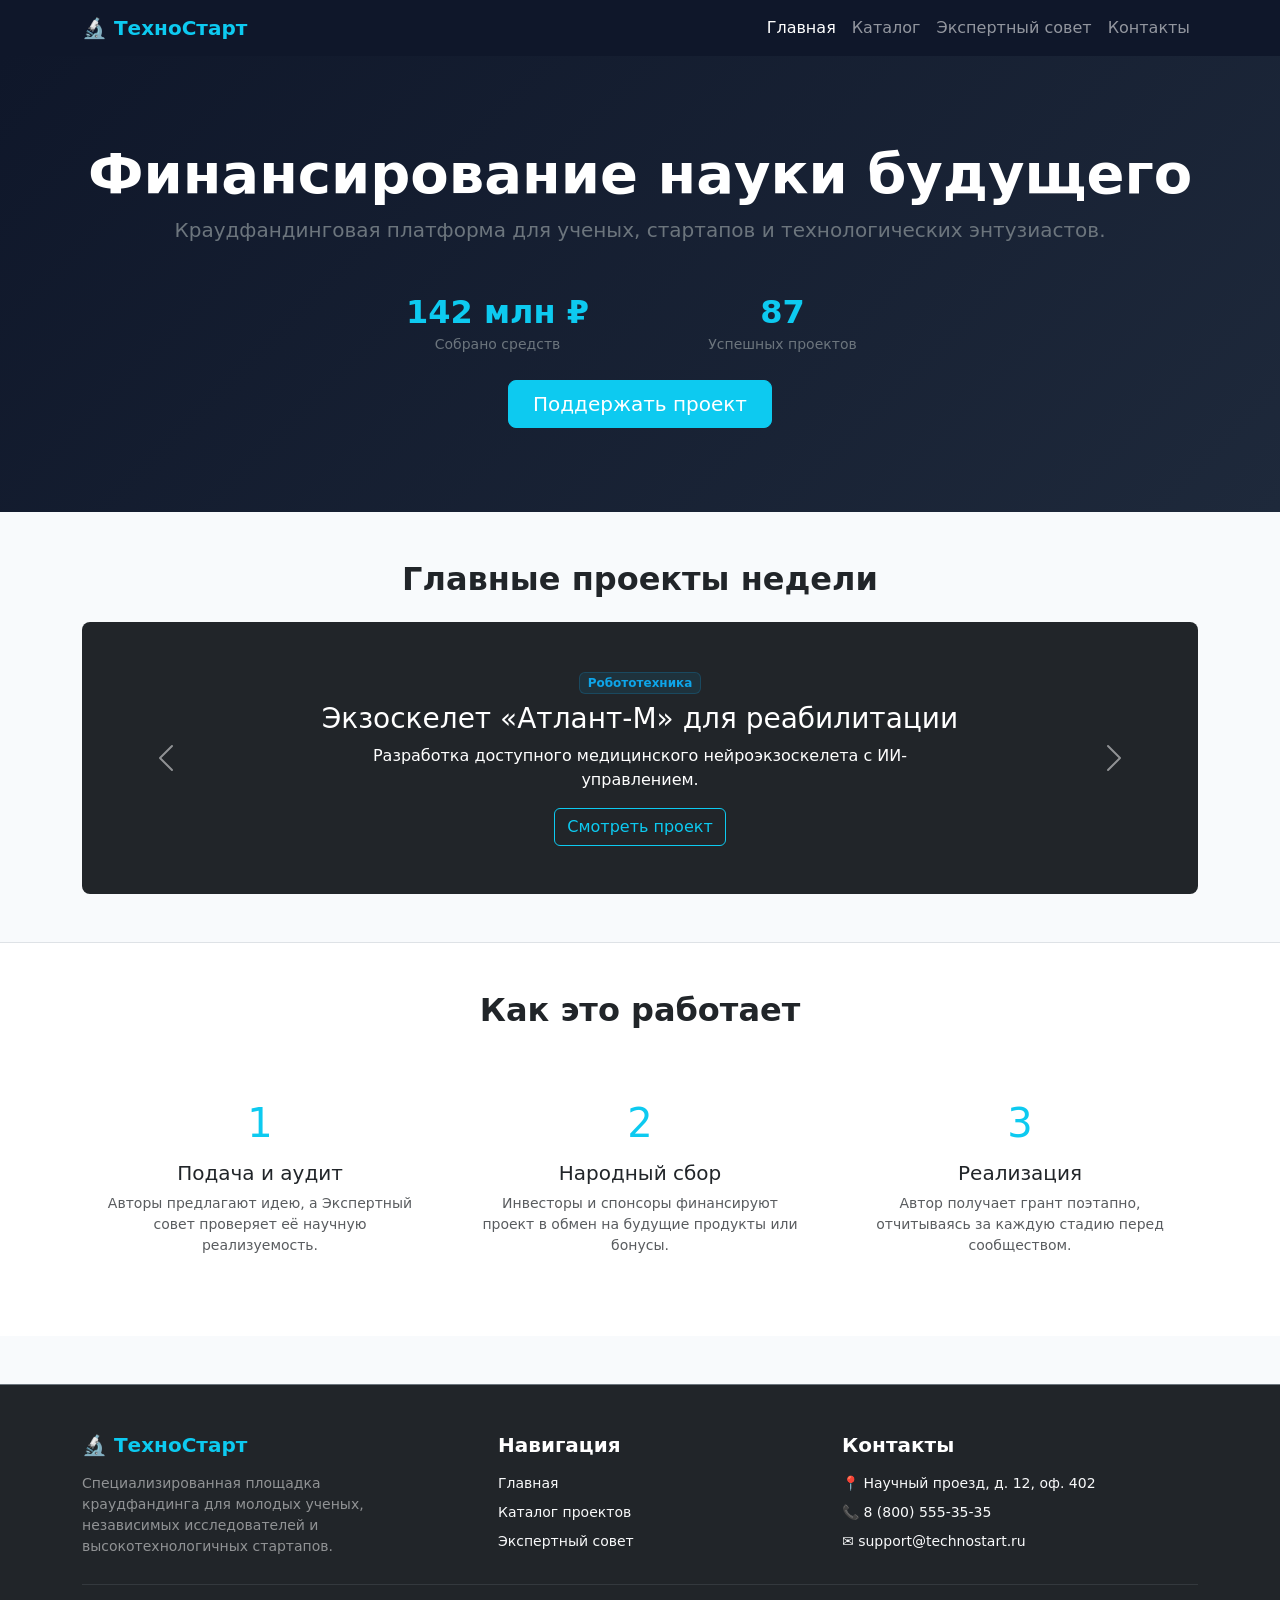
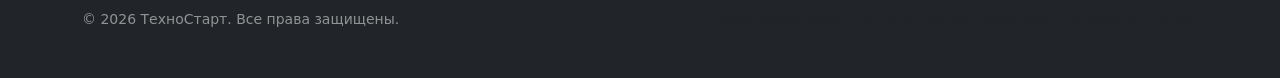
==== commit e79ef046: "fix: map" ====
--- a/index.html
+++ b/index.html
@@ -112,8 +112,6 @@
                         <li class="mb-2"><a href="index.html" class="link-light text-decoration-none">Главная</a></li>
                         <li class="mb-2"><a href="catalog.html" class="link-light text-decoration-none">Каталог проектов</a></li>
                         <li class="mb-2"><a href="experts.html" class="link-light text-decoration-none">Экспертный совет</a></li>
- 
-                        <li class="mb-2"><a href="contacts.html" class="link-light text-decoration-none">Контакты</a></li>
                     </ul>
                 </div>
                 <div class="col-6 col-md-4">
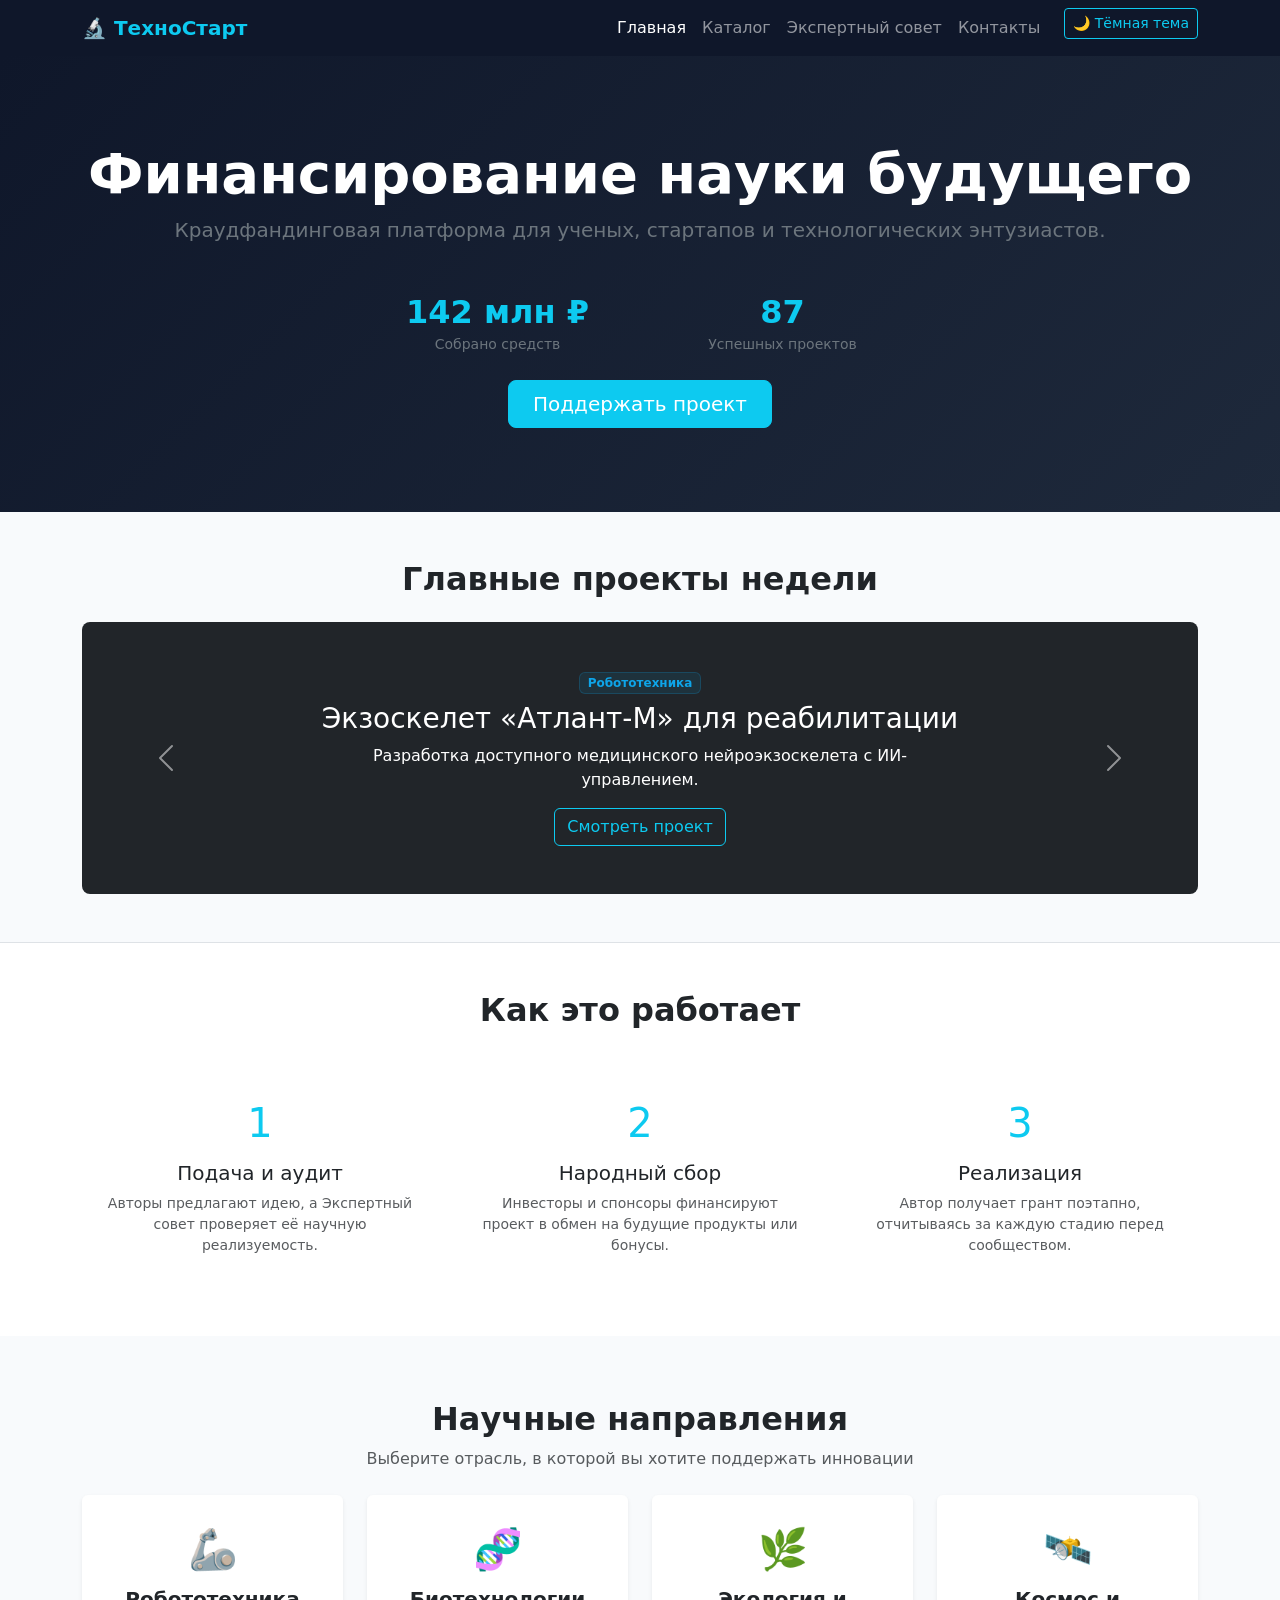
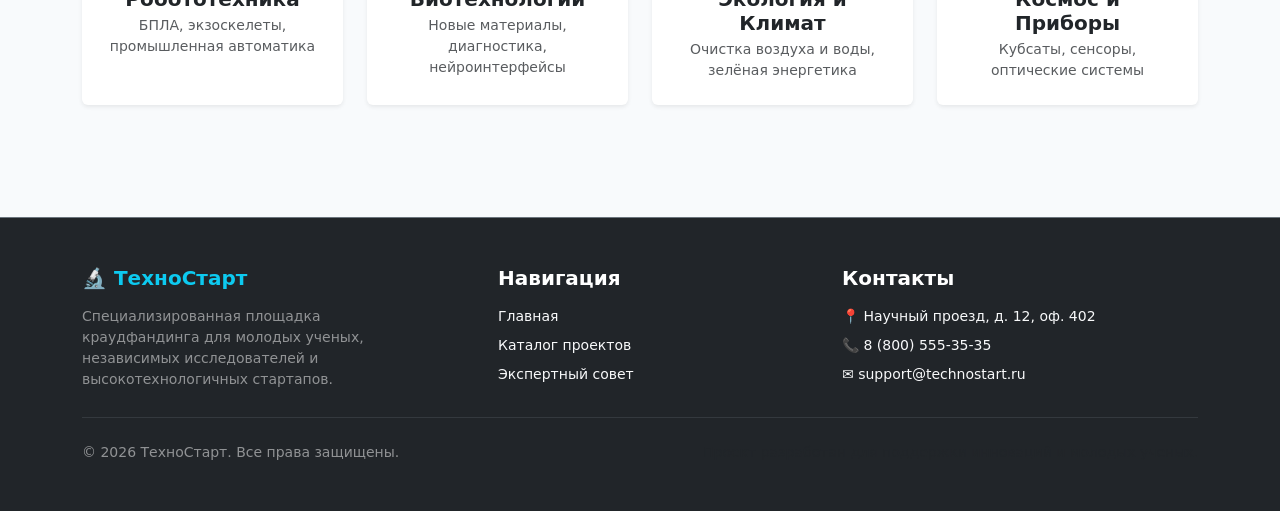
==== commit c339d455: "fix: prepare Bootstrap project for submission" ====
--- a/index.html
+++ b/index.html
@@ -20,6 +20,10 @@
                     <li class="nav-item"><a class="nav-link" href="catalog.html">Каталог</a></li>
                     <li class="nav-item"><a class="nav-link" href="experts.html">Экспертный совет</a></li>
                     <li class="nav-item"><a class="nav-link" href="contacts.html">Контакты</a></li>
+                    <li class="nav-item ms-lg-3 mt-2 mt-lg-0">
+                    <button id="theme-toggle" class="btn btn-outline-info btn-sm" type="button" title="Сменить тему">
+                    🌙 Тёмная тема
+                    </button>
                 </ul>
             </div>
         </div>
@@ -71,32 +75,75 @@
         </section>
 
         <section class="bg-white py-5 border-top">
-        <div class="container">
-            <h2 class="text-center fw-bold mb-5">Как это работает</h2>
-            <div class="row g-4 text-center">
-            <div class="col-md-4">
-                <div class="p-3">
-                <div class="fs-1 text-info mb-2">1</div>
-                <h5>Подача и аудит</h5>
-                <p class="text-muted small">Авторы предлагают идею, а Экспертный совет проверяет её научную реализуемость.</p>
+            <div class="container">
+                <h2 class="text-center fw-bold mb-5">Как это работает</h2>
+                <div class="row g-4 text-center">
+                    <div class="col-md-4">
+                        <div class="p-3">
+                        <div class="fs-1 text-info mb-2">1</div>
+                        <h5>Подача и аудит</h5>
+                        <p class="text-muted small">Авторы предлагают идею, а Экспертный совет проверяет её научную реализуемость.</p>
+                        </div>
+                    </div>
+                    <div class="col-md-4">
+                        <div class="p-3">
+                        <div class="fs-1 text-info mb-2">2</div>
+                        <h5>Народный сбор</h5>
+                        <p class="text-muted small">Инвесторы и спонсоры финансируют проект в обмен на будущие продукты или бонусы.</p>
+                        </div>
+                    </div>
+                    <div class="col-md-4">
+                        <div class="p-3">
+                        <div class="fs-1 text-info mb-2">3</div>
+                        <h5>Реализация</h5>
+                        <p class="text-muted small">Автор получает грант поэтапно, отчитываясь за каждую стадию перед сообществом.</p>
+                        </div>
+                    </div>
                 </div>
             </div>
-            <div class="col-md-4">
-                <div class="p-3">
-                <div class="fs-1 text-info mb-2">2</div>
-                <h5>Народный сбор</h5>
-                <p class="text-muted small">Инвесторы и спонсоры финансируют проект в обмен на будущие продукты или бонусы.</p>
+        </section>
+
+        <section class="container my-5 py-3">
+            <h2 class="text-center fw-bold mb-2">Научные направления</h2>
+            <p class="text-center text-muted mb-4">Выберите отрасль, в которой вы хотите поддержать инновации</p>
+            <div class="row g-4">
+                <div class="col-6 col-lg-3">
+                    <a href="catalog.html" class="text-decoration-none">
+                        <div class="card h-100 border-0 shadow-sm p-4 text-center project-card">
+                        <div class="fs-1 mb-2">🦾</div>
+                        <h5 class="fw-bold mb-1">Робототехника</h5>
+                        <small class="text-muted">БПЛА, экзоскелеты, промышленная автоматика</small>
+                        </div>
+                    </a>
+                </div>
+                <div class="col-6 col-lg-3">
+                    <a href="catalog.html" class="text-decoration-none">
+                        <div class="card h-100 border-0 shadow-sm p-4 text-center project-card">
+                        <div class="fs-1 mb-2">🧬</div>
+                        <h5 class="fw-bold mb-1">Биотехнологии</h5>
+                        <small class="text-muted">Новые материалы, диагностика, нейроинтерфейсы</small>
+                        </div>
+                    </a>
+                </div>
+                <div class="col-6 col-lg-3">
+                    <a href="catalog.html" class="text-decoration-none">
+                        <div class="card h-100 border-0 shadow-sm p-4 text-center project-card">
+                        <div class="fs-1 mb-2">🌿</div>
+                        <h5 class="fw-bold mb-1">Экология и Климат</h5>
+                        <small class="text-muted">Очистка воздуха и воды, зелёная энергетика</small>
+                        </div>
+                    </a>
+                </div>
+                <div class="col-6 col-lg-3">
+                    <a href="catalog.html" class="text-decoration-none">
+                        <div class="card h-100 border-0 shadow-sm p-4 text-center project-card">
+                        <div class="fs-1 mb-2">🛰️</div>
+                        <h5 class="fw-bold mb-1">Космос и Приборы</h5>
+                        <small class="text-muted">Кубсаты, сенсоры, оптические системы</small>
+                        </div>
+                    </a>
                 </div>
             </div>
-            <div class="col-md-4">
-                <div class="p-3">
-                <div class="fs-1 text-info mb-2">3</div>
-                <h5>Реализация</h5>
-                <p class="text-muted small">Автор получает грант поэтапно, отчитываясь за каждую стадию перед сообществом.</p>
-                </div>
-            </div>
-            </div>
-        </div>
         </section>
     </main>
     <footer class="bg-dark text-white-50 py-5 mt-5 border-top border-secondary">
--- a/css/custom.css
+++ b/css/custom.css
@@ -67,4 +67,81 @@
 footer {
   background-color: var(--primary-dark);
   color: #94a3b8;
+}
+
+/* 1. Плавный переход при смене светлой и тёмной темы */
+body, .card, .navbar, footer, .bg-white, .bg-light {
+  transition: background-color 0.35s ease, color 0.35s ease, border-color 0.35s ease;
+}
+
+/* 2. Неоновое свечение и отклик главных кнопок */
+.btn-info {
+  transition: transform 0.2s ease, box-shadow 0.2s ease, background-color 0.2s ease;
+}
+
+.btn-info:hover {
+  transform: translateY(-2px);
+  box-shadow: 0 6px 20px rgba(14, 165, 233, 0.45);
+}
+
+.btn-info:active {
+  transform: translateY(0);
+}
+
+/* 3. Интерактивность тегов в каталоге */
+.tag-badge {
+  transition: transform 0.15s ease, background-color 0.15s ease;
+}
+
+.tag-badge:hover {
+  transform: scale(1.08);
+  background-color: var(--accent-neon) !important;
+  color: #0f172a;
+}
+
+/* 4. Анимация пульсации для статуса проверки */
+@keyframes pulse-glow {
+  0% { box-shadow: 0 0 0 0 rgba(14, 165, 233, 0.7); }
+  70% { box-shadow: 0 0 0 8px rgba(14, 165, 233, 0); }
+  100% { box-shadow: 0 0 0 0 rgba(14, 165, 233, 0); }
+}
+
+.badge-tech {
+  animation: pulse-glow 2.5s infinite;
+}
+
+/* 5. Классы для плавного появления при скролле */
+.reveal-item {
+  opacity: 0;
+  transform: translateY(25px);
+  transition: opacity 0.6s ease-out, transform 0.6s ease-out;
+}
+
+.reveal-item.visible {
+  opacity: 1;
+  transform: translateY(0);
+}
+
+/* Поддержка тёмной темы (Dark Mode) */
+[data-bs-theme="dark"] body {
+  background-color: #0b1120;
+  color: #e2e8f0;
+}
+
+[data-bs-theme="dark"] .card {
+  background-color: #1e293b;
+  border-color: #334155 !important;
+}
+
+[data-bs-theme="dark"] .placeholder-box,
+[data-bs-theme="dark"] .placeholder-image {
+  background-color: #334155;
+  color: #94a3b8 !important;
+}
+
+[data-bs-theme="dark"] .bg-white,
+[data-bs-theme="dark"] .bg-light {
+  background-color: #162032 !important;
+  color: #e2e8f0;
+  border-color: #334155 !important;
 }
